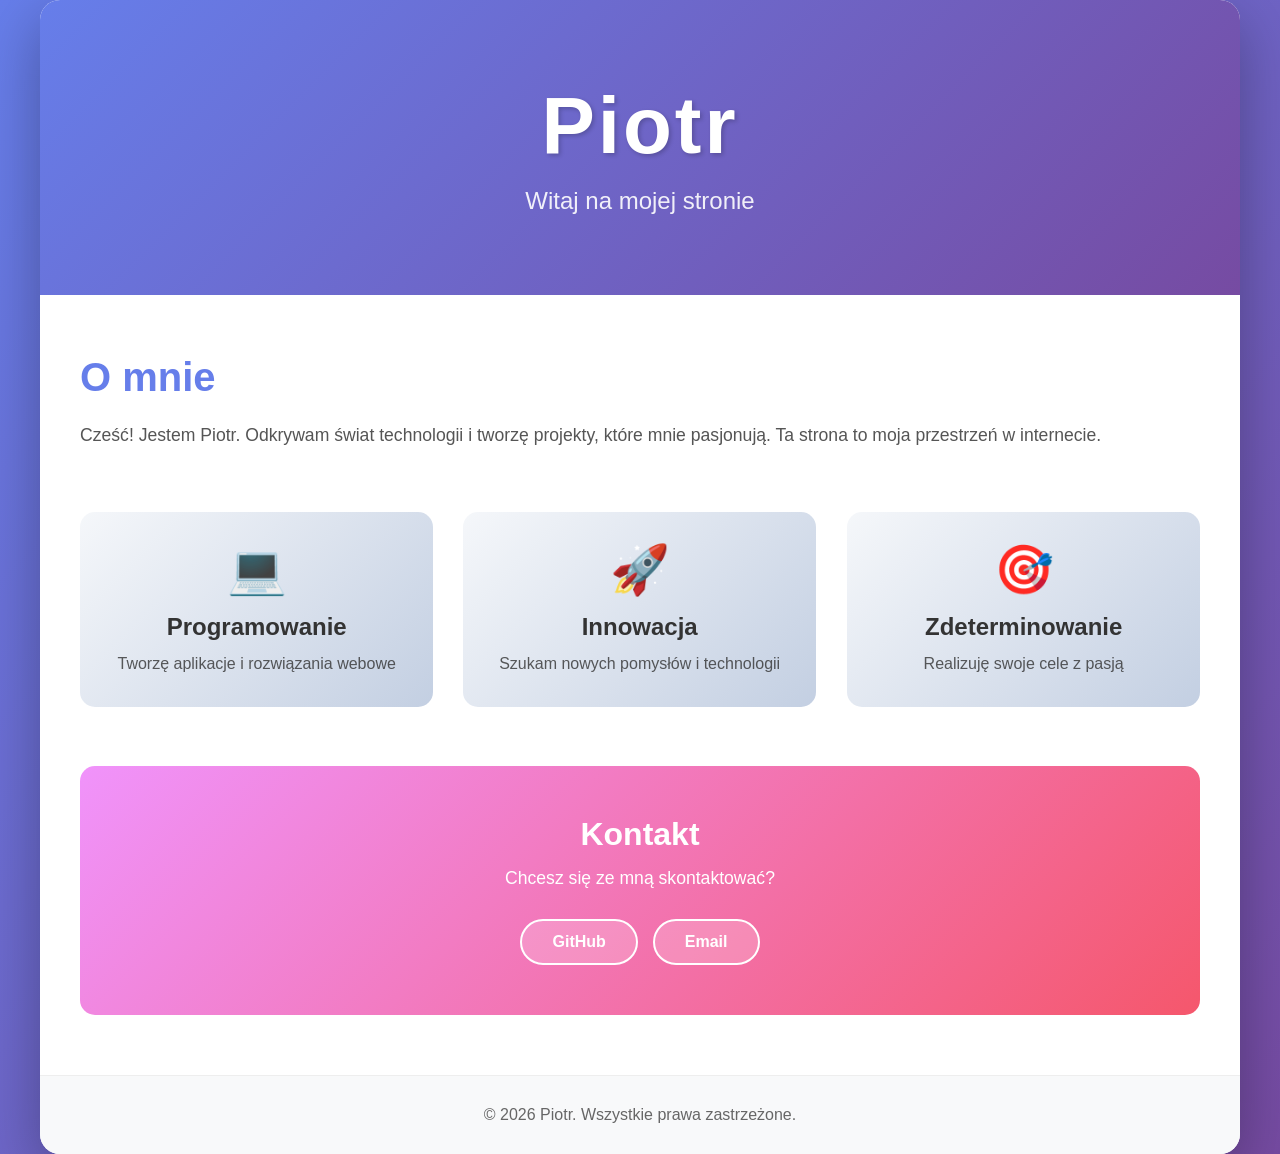
==== index.html @ 2dd0d491 "Initial commit: Portfolio website" ====
<!DOCTYPE html>
<html lang="pl">
<head>
    <meta charset="UTF-8">
    <meta name="viewport" content="width=device-width, initial-scale=1.0">
    <title>Piotr - Portfolio</title>
    <link rel="stylesheet" href="style.css">
</head>
<body>
    <div class="container">
        <header class="header">
            <div class="hero">
                <h1 class="name-title">Piotr</h1>
                <p class="subtitle">Witaj na mojej stronie</p>
            </div>
        </header>

        <main class="content">
            <section class="about">
                <h2>O mnie</h2>
                <p>
                    Cześć! Jestem Piotr. Odkrywam świat technologii i tworzę projekty, 
                    które mnie pasjonują. Ta strona to moja przestrzeń w internecie.
                </p>
            </section>

            <section class="features">
                <div class="feature-card">
                    <div class="feature-icon">💻</div>
                    <h3>Programowanie</h3>
                    <p>Tworzę aplikacje i rozwiązania webowe</p>
                </div>
                <div class="feature-card">
                    <div class="feature-icon">🚀</div>
                    <h3>Innowacja</h3>
                    <p>Szukam nowych pomysłów i technologii</p>
                </div>
                <div class="feature-card">
                    <div class="feature-icon">🎯</div>
                    <h3>Zdeterminowanie</h3>
                    <p>Realizuję swoje cele z pasją</p>
                </div>
            </section>

            <section class="contact">
                <h2>Kontakt</h2>
                <p>Chcesz się ze mną skontaktować?</p>
                <div class="social-links">
                    <a href="https://github.com/smietanp" class="social-btn">GitHub</a>
                    <a href="mailto:contact@example.com" class="social-btn">Email</a>
                </div>
            </section>
        </main>

        <footer class="footer">
            <p>&copy; 2026 Piotr. Wszystkie prawa zastrzeżone.</p>
        </footer>
    </div>
</body>
</html>
---- style.css ----
* {
    margin: 0;
    padding: 0;
    box-sizing: border-box;
}

body {
    font-family: 'Segoe UI', Tahoma, Geneva, Verdana, sans-serif;
    background: linear-gradient(135deg, #667eea 0%, #764ba2 100%);
    color: #333;
    min-height: 100vh;
    display: flex;
    align-items: center;
    justify-content: center;
}

.container {
    width: 100%;
    max-width: 1200px;
    background: white;
    border-radius: 20px;
    box-shadow: 0 20px 60px rgba(0, 0, 0, 0.3);
    overflow: hidden;
}

.header {
    background: linear-gradient(135deg, #667eea 0%, #764ba2 100%);
    padding: 80px 40px;
    text-align: center;
    color: white;
}

.hero {
    animation: slideInDown 0.8s ease-out;
}

.name-title {
    font-size: 5rem;
    font-weight: 700;
    margin-bottom: 15px;
    text-shadow: 2px 2px 4px rgba(0, 0, 0, 0.2);
    letter-spacing: 3px;
}

.subtitle {
    font-size: 1.5rem;
    opacity: 0.9;
    font-weight: 300;
}

.content {
    padding: 60px 40px;
}

.about {
    margin-bottom: 60px;
    animation: fadeIn 1s ease-out 0.3s both;
}

.about h2 {
    font-size: 2.5rem;
    color: #667eea;
    margin-bottom: 20px;
}

.about p {
    font-size: 1.1rem;
    line-height: 1.8;
    color: #555;
}

.features {
    display: grid;
    grid-template-columns: repeat(auto-fit, minmax(250px, 1fr));
    gap: 30px;
    margin-bottom: 60px;
}

.feature-card {
    background: linear-gradient(135deg, #f5f7fa 0%, #c3cfe2 100%);
    padding: 30px;
    border-radius: 15px;
    text-align: center;
    transition: all 0.3s ease;
    animation: scaleIn 0.6s ease-out both;
}

.feature-card:nth-child(1) { animation-delay: 0.4s; }
.feature-card:nth-child(2) { animation-delay: 0.5s; }
.feature-card:nth-child(3) { animation-delay: 0.6s; }

.feature-card:hover {
    transform: translateY(-10px);
    box-shadow: 0 15px 40px rgba(102, 126, 234, 0.3);
    background: linear-gradient(135deg, #667eea 0%, #764ba2 100%);
    color: white;
}

.feature-icon {
    font-size: 3rem;
    margin-bottom: 15px;
}

.feature-card h3 {
    font-size: 1.5rem;
    margin-bottom: 10px;
}

.feature-card p {
    opacity: 0.8;
    line-height: 1.6;
}

.contact {
    background: linear-gradient(135deg, #f093fb 0%, #f5576c 100%);
    padding: 50px;
    border-radius: 15px;
    text-align: center;
    color: white;
    animation: fadeIn 1s ease-out 0.7s both;
}

.contact h2 {
    font-size: 2rem;
    margin-bottom: 15px;
}

.contact p {
    font-size: 1.1rem;
    margin-bottom: 30px;
}

.social-links {
    display: flex;
    gap: 15px;
    justify-content: center;
    flex-wrap: wrap;
}

.social-btn {
    background: rgba(255, 255, 255, 0.2);
    color: white;
    padding: 12px 30px;
    border-radius: 50px;
    text-decoration: none;
    font-weight: 600;
    border: 2px solid white;
    transition: all 0.3s ease;
    display: inline-block;
}

.social-btn:hover {
    background: white;
    color: #f5576c;
    transform: translateY(-3px);
}

.footer {
    background: #f8f9fa;
    padding: 30px;
    text-align: center;
    color: #666;
    border-top: 1px solid #eee;
}

/* Animations */
@keyframes slideInDown {
    from {
        opacity: 0;
        transform: translateY(-30px);
    }
    to {
        opacity: 1;
        transform: translateY(0);
    }
}

@keyframes fadeIn {
    from {
        opacity: 0;
    }
    to {
        opacity: 1;
    }
}

@keyframes scaleIn {
    from {
        opacity: 0;
        transform: scale(0.9);
    }
    to {
        opacity: 1;
        transform: scale(1);
    }
}

/* Responsive */
@media (max-width: 768px) {
    .header {
        padding: 60px 20px;
    }

    .name-title {
        font-size: 3rem;
    }

    .subtitle {
        font-size: 1.2rem;
    }

    .content {
        padding: 40px 20px;
    }

    .about h2,
    .contact h2 {
        font-size: 1.8rem;
    }

    .features {
        grid-template-columns: 1fr;
    }

    .contact {
        padding: 30px 20px;
    }

    .social-links {
        flex-direction: column;
    }

    .social-btn {
        width: 100%;
    }
}
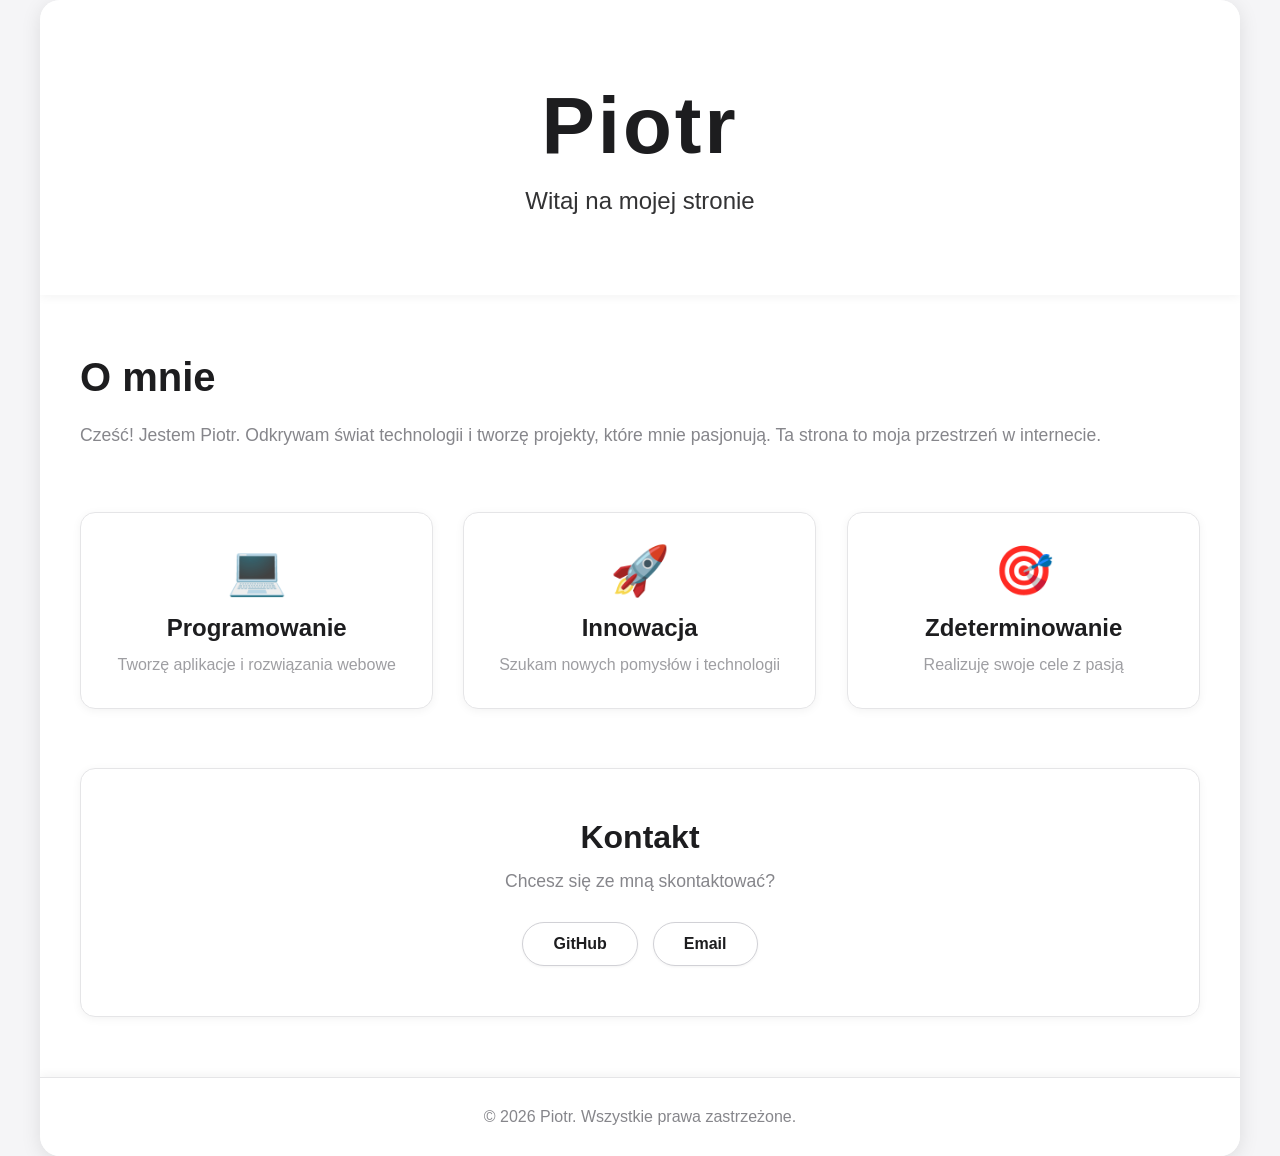
==== commit 2b0bdb4f: "Update index.html" ====
--- a/index.html
+++ b/index.html
@@ -46,8 +46,8 @@
                 <h2>Kontakt</h2>
                 <p>Chcesz się ze mną skontaktować?</p>
                 <div class="social-links">
-                    <a href="https://github.com/smietanp" class="social-btn">GitHub</a>
-                    <a href="mailto:contact@example.com" class="social-btn">Email</a>
+                    <a href="https://github.com/" class="social-btn">GitHub</a>
+                    <a href="mailto:contact@example.com.pl" class="social-btn">Email</a>
                 </div>
             </section>
         </main>
--- a/style.css
+++ b/style.css
@@ -5,9 +5,9 @@
 }
 
 body {
-    font-family: 'Segoe UI', Tahoma, Geneva, Verdana, sans-serif;
-    background: linear-gradient(135deg, #667eea 0%, #764ba2 100%);
-    color: #333;
+    font-family: 'SF Pro Display', 'Helvetica Neue', Helvetica, Arial, sans-serif;
+    background: #f5f5f7;
+    color: #1d1d1f;
     min-height: 100vh;
     display: flex;
     align-items: center;
@@ -19,15 +19,16 @@
     max-width: 1200px;
     background: white;
     border-radius: 20px;
-    box-shadow: 0 20px 60px rgba(0, 0, 0, 0.3);
+    box-shadow: 0 4px 20px rgba(0, 0, 0, 0.1);
     overflow: hidden;
 }
 
 .header {
-    background: linear-gradient(135deg, #667eea 0%, #764ba2 100%);
+    background: white;
     padding: 80px 40px;
     text-align: center;
-    color: white;
+    color: #1d1d1f;
+    box-shadow: 0 2px 10px rgba(0, 0, 0, 0.05);
 }
 
 .hero {
@@ -38,7 +39,6 @@
     font-size: 5rem;
     font-weight: 700;
     margin-bottom: 15px;
-    text-shadow: 2px 2px 4px rgba(0, 0, 0, 0.2);
     letter-spacing: 3px;
 }
 
@@ -59,14 +59,14 @@
 
 .about h2 {
     font-size: 2.5rem;
-    color: #667eea;
+    color: #1d1d1f;
     margin-bottom: 20px;
 }
 
 .about p {
     font-size: 1.1rem;
     line-height: 1.8;
-    color: #555;
+    color: #86868b;
 }
 
 .features {
@@ -77,12 +77,14 @@
 }
 
 .feature-card {
-    background: linear-gradient(135deg, #f5f7fa 0%, #c3cfe2 100%);
+    background: white;
     padding: 30px;
     border-radius: 15px;
     text-align: center;
     transition: all 0.3s ease;
     animation: scaleIn 0.6s ease-out both;
+    box-shadow: 0 2px 10px rgba(0, 0, 0, 0.05);
+    border: 1px solid #e5e5e7;
 }
 
 .feature-card:nth-child(1) { animation-delay: 0.4s; }
@@ -90,10 +92,8 @@
 .feature-card:nth-child(3) { animation-delay: 0.6s; }
 
 .feature-card:hover {
-    transform: translateY(-10px);
-    box-shadow: 0 15px 40px rgba(102, 126, 234, 0.3);
-    background: linear-gradient(135deg, #667eea 0%, #764ba2 100%);
-    color: white;
+    transform: translateY(-5px);
+    box-shadow: 0 8px 30px rgba(0, 0, 0, 0.1);
 }
 
 .feature-icon {
@@ -104,20 +104,24 @@
 .feature-card h3 {
     font-size: 1.5rem;
     margin-bottom: 10px;
+    color: #1d1d1f;
 }
 
 .feature-card p {
     opacity: 0.8;
     line-height: 1.6;
+    color: #86868b;
 }
 
 .contact {
-    background: linear-gradient(135deg, #f093fb 0%, #f5576c 100%);
+    background: white;
     padding: 50px;
     border-radius: 15px;
     text-align: center;
-    color: white;
+    color: #1d1d1f;
     animation: fadeIn 1s ease-out 0.7s both;
+    box-shadow: 0 2px 10px rgba(0, 0, 0, 0.05);
+    border: 1px solid #e5e5e7;
 }
 
 .contact h2 {
@@ -128,6 +132,7 @@
 .contact p {
     font-size: 1.1rem;
     margin-bottom: 30px;
+    color: #86868b;
 }
 
 .social-links {
@@ -138,29 +143,31 @@
 }
 
 .social-btn {
-    background: rgba(255, 255, 255, 0.2);
-    color: white;
+    background: white;
+    color: #1d1d1f;
     padding: 12px 30px;
     border-radius: 50px;
     text-decoration: none;
     font-weight: 600;
-    border: 2px solid white;
+    border: 1px solid #d1d1d6;
     transition: all 0.3s ease;
     display: inline-block;
+    box-shadow: 0 1px 3px rgba(0, 0, 0, 0.05);
 }
 
 .social-btn:hover {
-    background: white;
-    color: #f5576c;
-    transform: translateY(-3px);
+    background: #f5f5f7;
+    transform: translateY(-2px);
+    box-shadow: 0 4px 15px rgba(0, 0, 0, 0.1);
 }
 
 .footer {
-    background: #f8f9fa;
+    background: white;
     padding: 30px;
     text-align: center;
-    color: #666;
-    border-top: 1px solid #eee;
+    color: #86868b;
+    border-top: 1px solid #e5e5e7;
+    box-shadow: 0 -2px 10px rgba(0, 0, 0, 0.05);
 }
 
 /* Animations */
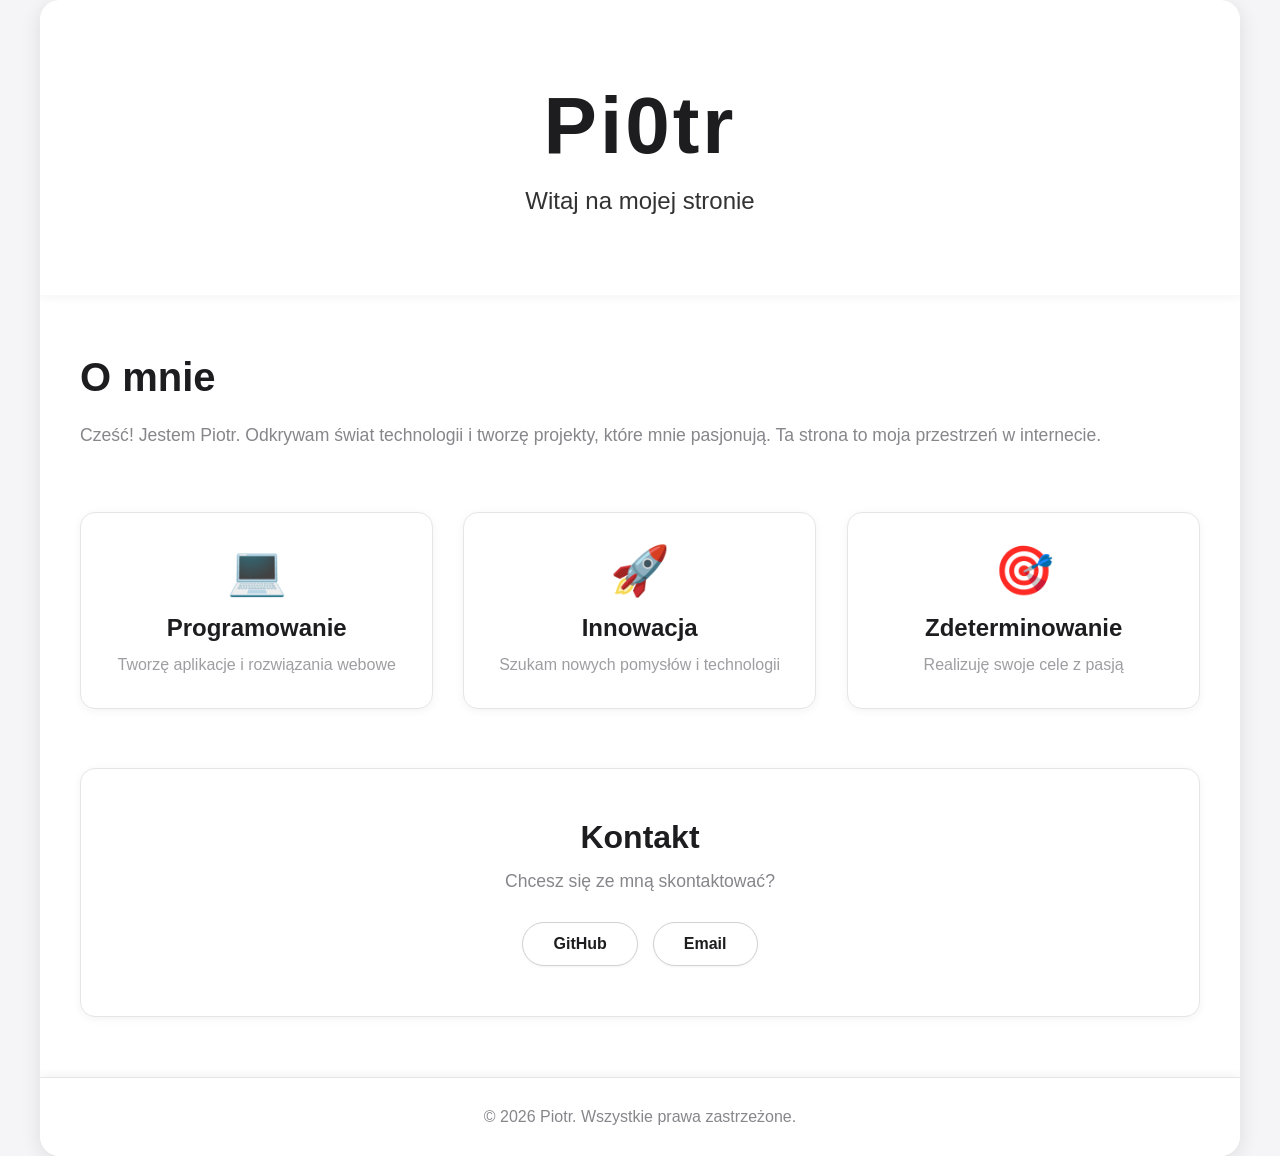
==== commit 812d73b3: "Update index.html" ====
--- a/index.html
+++ b/index.html
@@ -10,7 +10,7 @@
     <div class="container">
         <header class="header">
             <div class="hero">
-                <h1 class="name-title">Piotr</h1>
+                <h1 class="name-title">Pi0tr</h1>
                 <p class="subtitle">Witaj na mojej stronie</p>
             </div>
         </header>
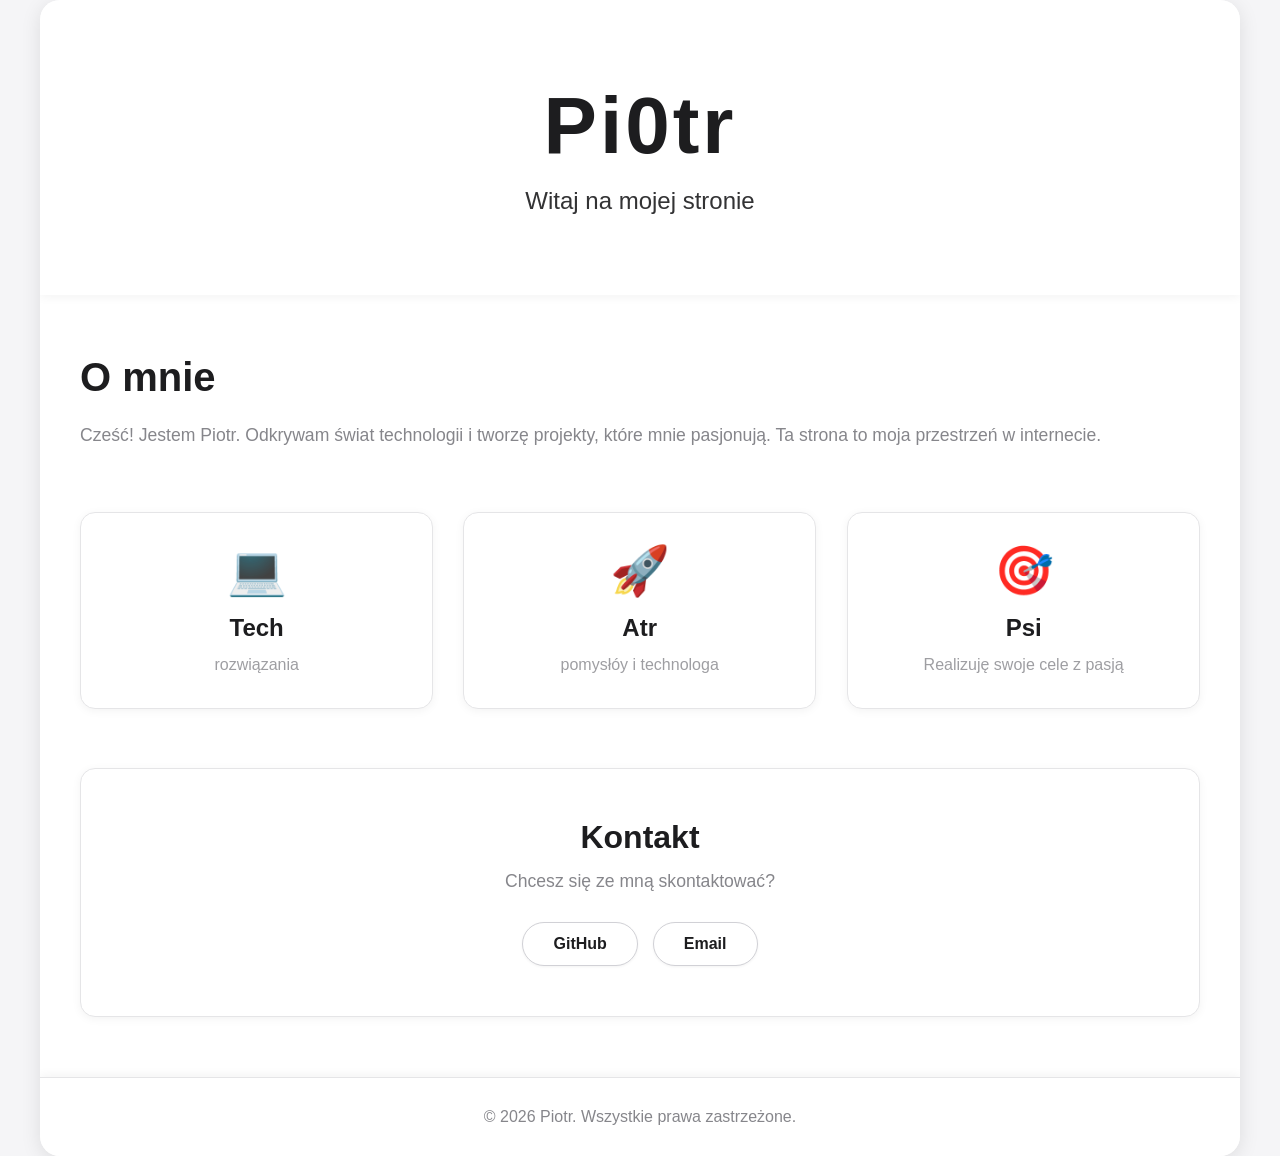
==== commit 01d77e37: "Update index.html" ====
--- a/index.html
+++ b/index.html
@@ -27,17 +27,17 @@
             <section class="features">
                 <div class="feature-card">
                     <div class="feature-icon">💻</div>
-                    <h3>Programowanie</h3>
-                    <p>Tworzę aplikacje i rozwiązania webowe</p>
+                    <h3>Tech</h3>
+                    <p>rozwiązania</p>
                 </div>
                 <div class="feature-card">
                     <div class="feature-icon">🚀</div>
-                    <h3>Innowacja</h3>
-                    <p>Szukam nowych pomysłów i technologii</p>
+                    <h3>Atr</h3>
+                    <p>pomysłóy i technologa</p>
                 </div>
                 <div class="feature-card">
                     <div class="feature-icon">🎯</div>
-                    <h3>Zdeterminowanie</h3>
+                    <h3>Psi</h3>
                     <p>Realizuję swoje cele z pasją</p>
                 </div>
             </section>
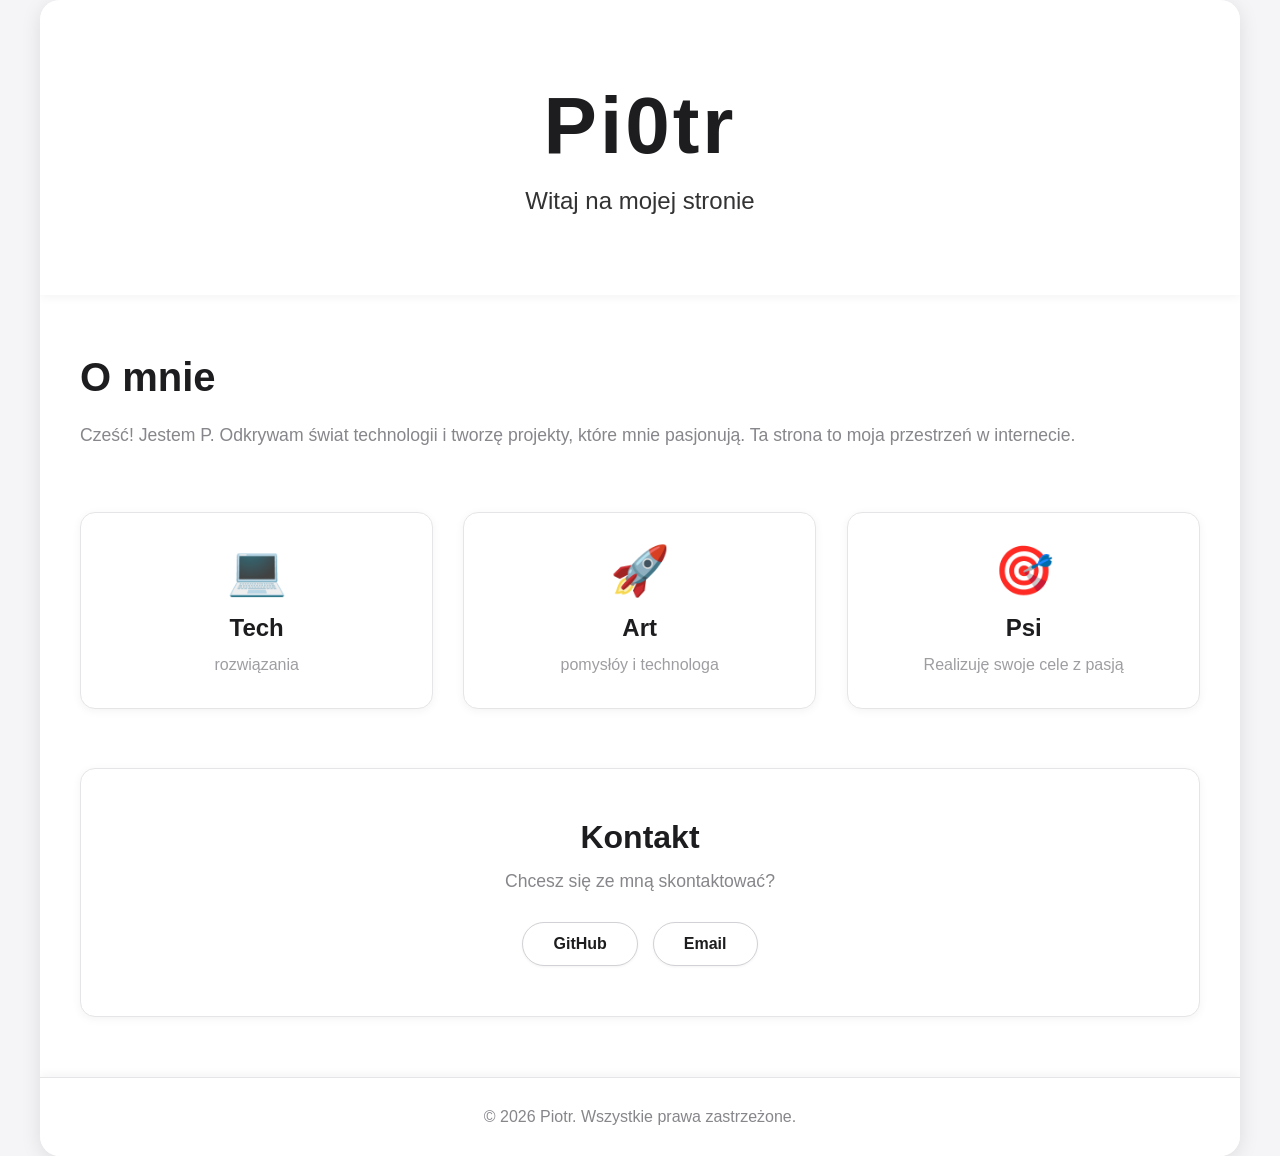
==== commit b2c6cf89: "Update personal introduction and feature headings" ====
--- a/index.html
+++ b/index.html
@@ -19,7 +19,7 @@
             <section class="about">
                 <h2>O mnie</h2>
                 <p>
-                    Cześć! Jestem Piotr. Odkrywam świat technologii i tworzę projekty, 
+                    Cześć! Jestem P. Odkrywam świat technologii i tworzę projekty, 
                     które mnie pasjonują. Ta strona to moja przestrzeń w internecie.
                 </p>
             </section>
@@ -32,7 +32,7 @@
                 </div>
                 <div class="feature-card">
                     <div class="feature-icon">🚀</div>
-                    <h3>Atr</h3>
+                    <h3>Art</h3>
                     <p>pomysłóy i technologa</p>
                 </div>
                 <div class="feature-card">
